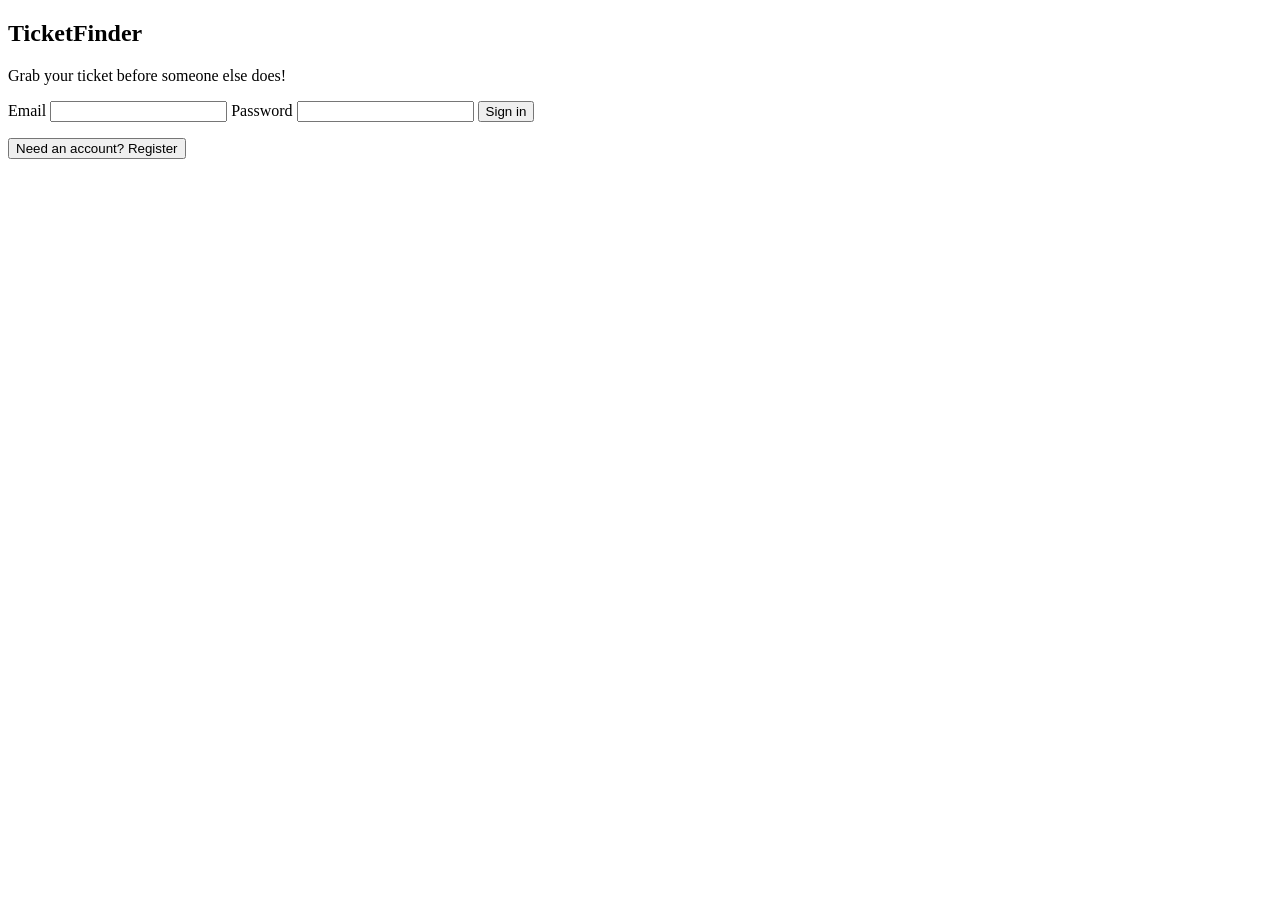
==== admin.html @ ecabcc0f "Add admin dashboard for movies showtimes users and tickets" ====
<!DOCTYPE html>
<html lang="en">
<head>
    <meta charset="UTF-8">
    <meta name="viewport" content="width=device-width, initial-scale=1.0">
    <title>Admin | TicketFinder</title>
    <link rel="stylesheet" href="css/movies.css?v=20260925-3">
    <link rel="stylesheet" href="css/admin.css?v=1">
</head>
<body>
    <header>
        <a href="movies.html">TicketFinder</a>
        <nav aria-label="Main navigation">
            <a href="movies.html">Now Showing</a>
            <a href="tickets.html?v=20260925-4">My Tickets</a>
            <a href="admin.html" id="adminLink" aria-current="page" hidden>Admin</a>
        </nav>
        <span id="userName"></span>
        <button type="button" id="logoutBtn">Sign Out</button>
    </header>
    <main>
        <h1>Administration</h1>
        <p id="admin-status" role="status" aria-live="polite">Checking administrator access...</p>
        <div id="admin-content" hidden>
            <div class="admin-grid">
                <section class="admin-panel" aria-labelledby="movie-heading">
                    <h2 id="movie-heading">Add a movie</h2>
                    <form id="movie-form">
                        <label for="movie-title">Title</label>
                        <input id="movie-title" name="title" required>
                        <label for="movie-genre">Genre</label>
                        <input id="movie-genre" name="genre" required>
                        <label for="movie-release">Release date</label>
                        <input id="movie-release" name="release-date" type="date" required>
                        <label for="movie-image">Image URL or local image path</label>
                        <input id="movie-image" name="img-url" placeholder="cat_img.jpg" required>
                        <button type="submit">Add Movie</button>
                        <p class="form-status" role="status" aria-live="polite"></p>
                    </form>
                </section>
                <section class="admin-panel" aria-labelledby="showtime-heading">
                    <h2 id="showtime-heading">Add a showtime</h2>
                    <form id="showtime-form">
                        <label for="showtime-movie">Movie</label>
                        <select id="showtime-movie" name="movieId" required></select>
                        <label for="showtime-date">Date and time (theater local time)</label>
                        <input id="showtime-date" name="datetime" type="datetime-local" required>
                        <label for="showtime-location">Theater / location</label>
                        <input id="showtime-location" name="location" required>
                        <label for="showtime-seats">Number of seats</label>
                        <input id="showtime-seats" name="seats" type="number" min="1" step="1" value="24" required>
                        <button type="submit">Add Showtime</button>
                        <p class="form-status" role="status" aria-live="polite"></p>
                    </form>
                </section>
            </div>
            <section class="admin-panel" aria-labelledby="users-heading">
                <h2 id="users-heading">Users</h2>
                <label for="user-search">Search by name or email</label>
                <input id="user-search" type="search" placeholder="Search users">
                <div class="table-scroll"><table>
                    <thead><tr><th scope="col">ID</th><th scope="col">Name</th><th scope="col">Email</th><th scope="col">Role</th><th scope="col">Status</th><th scope="col">Action</th></tr></thead>
                    <tbody id="user-list"></tbody>
                </table></div>
                <p id="user-status" role="status" aria-live="polite"></p>
            </section>
            <section class="admin-panel" aria-labelledby="tickets-heading">
                <h2 id="tickets-heading">Find tickets</h2>
                <form id="ticket-form">
                    <label for="ticket-filter">Find by</label>
                    <select id="ticket-filter" name="filter"><option value="userId">User ID</option><option value="showtimeId">Showtime ID</option></select>
                    <label for="ticket-filter-id">ID</label>
                    <input id="ticket-filter-id" name="id" type="number" min="1" step="1" required>
                    <button type="submit">Find Tickets</button>
                    <p class="form-status" role="status" aria-live="polite"></p>
                </form>
                <div id="admin-tickets" class="admin-grid"></div>
            </section>
        </div>
    </main>
    <div id="toasts" role="status" aria-live="polite"></div>
    <script src="shared/shared.js"></script>
    <script src="js/admin.js?v=1"></script>
</body>
</html>
---- css/movies.css ----
* { box-sizing: border-box; }
body { margin: 0; font-family: Arial, sans-serif; line-height: 1.5; color: #292524; background: #faf7f7; }
a { color: #b91c1c; }
header { display: flex; align-items: center; flex-wrap: wrap; gap: 20px; padding: 18px 5%; color: white; background: #701a1a; }
header a { color: white; text-decoration: none; }
header > a { font-size: 22px; font-weight: bold; }
nav { display: flex; flex-wrap: wrap; gap: 18px; }
nav a:hover { text-decoration: underline; }
#userName { margin-left: auto; }
main { max-width: 1100px; margin: 32px auto; padding: 0 24px; }
h1, h2, h3 { line-height: 1.25; }
#movie-list, #showtime-list { display: grid; grid-template-columns: repeat(auto-fit, minmax(240px, 1fr)); gap: 24px; }
#movie-list > div, #showtime-list > div, #movie-details:not(:empty), #seat-selection:not(:empty) { padding: 20px; border: 1px solid #dce1e8; border-radius: 8px; background: white; }
#movie-list > div { display: flex; flex-direction: column; align-items: flex-start; }
#movie-list img { width: 100%; height: 220px; object-fit: contain; background: #edf0f4; border-radius: 4px; }
#movie-list p { margin: 0 0 12px; }
button, #movie-list a { display: inline-block; padding: 10px 16px; border: 1px solid transparent; border-radius: 5px; font: inherit; color: white; background: #b91c1c; text-decoration: none; cursor: pointer; }
#movie-list a { margin-top: auto; }
button:hover:not(:disabled), #movie-list a:hover { background: #991b1b; }
#logoutBtn { border-color: #cbd5e1; background: transparent; }
a:focus-visible, button:focus-visible, input:focus-visible { outline: 3px solid #d18b00; outline-offset: 3px; }
button:disabled { color: #4b5563; background: #e5e7eb; cursor: not-allowed; }
#movie-details, #seat-selection { margin-top: 24px; }
#movie-details img { max-width: 100%; height: auto; border-radius: 4px; }
#seat-list { display: flex; flex-wrap: wrap; gap: 10px; }
input { max-width: 100%; padding: 8px; border: 1px solid #8793a5; border-radius: 4px; font: inherit; }
#toasts { position: fixed; right: 20px; bottom: 20px; max-width: calc(100% - 40px); }
#toasts > div { margin-top: 8px; padding: 12px 18px; border-radius: 5px; color: white; background: #701a1a; }
[hidden] { display: none !important; }
@media (max-width: 600px) {
    header { gap: 12px; }
    nav { width: 100%; }
    #userName { margin-left: 0; }
    main { padding: 0 16px; }
    #movie-list, #showtime-list { grid-template-columns: 1fr; }
}

header > div { display: flex; align-items: center; flex-wrap: wrap; gap: 16px; margin-left: auto; }
nav a[aria-current="page"] { text-decoration: underline; text-underline-offset: 6px; }
label[for="ticketSearch"] { display: block; margin-bottom: 8px; font-weight: bold; }
#ticketSearch { width: 100%; max-width: 480px; padding: 12px; background: white; }
#ticketList { display: grid; gap: 18px; margin-top: 24px; }
#ticketList > article { display: flex; align-items: stretch; justify-content: space-between; border: 1px solid #e5d5d5; border-left: 5px solid #b91c1c; border-radius: 8px; background: white; overflow: hidden; }
#ticketList > article > div:first-child { padding: 20px; min-width: 0; overflow-wrap: anywhere; }
#ticketList h3 { margin: 0 0 10px; }
#ticketList p { margin: 6px 0; }
#ticketList > article > div:last-child { display: flex; flex-direction: column; align-items: center; justify-content: center; min-width: 90px; padding: 16px; border-left: 1px dashed #d6b5b5; color: #991b1b; background: #fef2f2; }
#ticketList > article > div:last-child p:last-child { font-size: 28px; font-weight: bold; }
#ticketList > p { padding: 20px; border: 1px solid #e5d5d5; border-radius: 8px; background: white; }
@media (max-width: 600px) {
    header > div { margin-left: 0; }
    #ticketList > article > div:first-child { padding: 16px; }
    #ticketList > article > div:last-child { min-width: 70px; padding: 12px; }
}
---- css/admin.css ----
.admin-grid { display: grid; grid-template-columns: repeat(auto-fit, minmax(min(100%, 300px), 1fr)); gap: 24px; }
.admin-panel { margin-bottom: 24px; padding: 24px; border: 1px solid #e5d5d5; border-radius: 8px; background: white; }
.admin-panel h2 { margin-top: 0; }
.admin-panel form { display: grid; gap: 10px; }
.admin-panel label { font-weight: bold; }
.admin-panel input, .admin-panel select { width: 100%; min-width: 0; }
.admin-panel select { padding: 10px; border: 1px solid #8793a5; border-radius: 4px; font: inherit; background: white; }
.admin-panel button { justify-self: start; margin-top: 8px; }
.form-status { margin: 4px 0 0; min-height: 1.5em; }
.table-scroll { margin-top: 16px; overflow-x: auto; }
table { width: 100%; border-collapse: collapse; text-align: left; }
th, td { padding: 12px; border-bottom: 1px solid #e5d5d5; }
th { background: #fef2f2; }
td button { white-space: nowrap; }
.admin-ticket { padding: 16px; border: 1px solid #e5d5d5; border-radius: 6px; }
.admin-ticket h3 { margin-top: 0; }
#admin-tickets { margin-top: 20px; }
#admin-status { overflow-wrap: anywhere; }
select:focus-visible { outline: 3px solid #d18b00; outline-offset: 3px; }
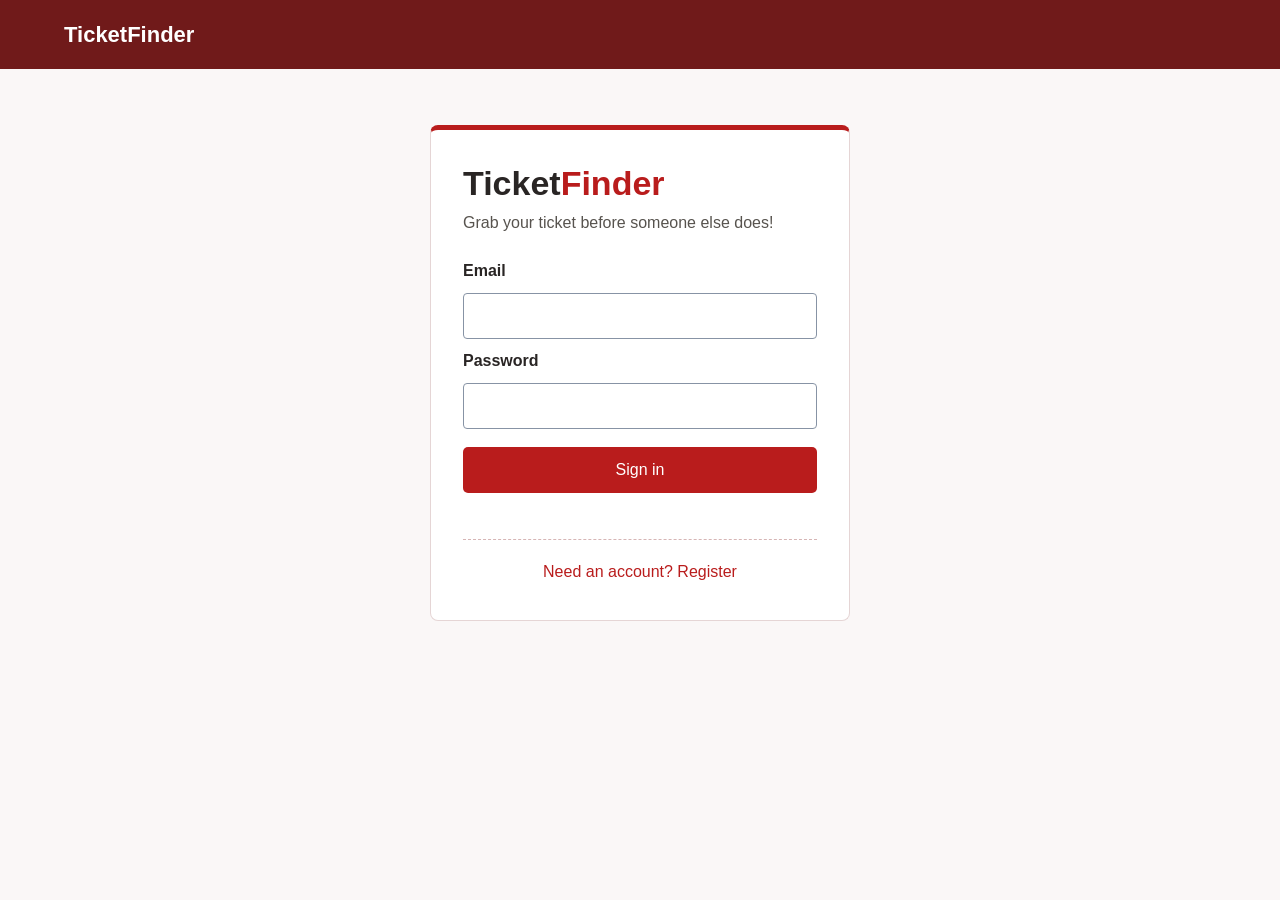
==== commit 82248415: "Add admin password changes and movie and showtime management" ====
--- a/admin.html
+++ b/admin.html
@@ -5,7 +5,7 @@
     <meta name="viewport" content="width=device-width, initial-scale=1.0">
     <title>Admin | TicketFinder</title>
     <link rel="stylesheet" href="css/movies.css?v=20260925-3">
-    <link rel="stylesheet" href="css/admin.css?v=1">
+    <link rel="stylesheet" href="css/admin.css?v=2">
 </head>
 <body>
     <header>
@@ -54,6 +54,63 @@
                     </form>
                 </section>
             </div>
+            <div class="admin-grid">
+                <section class="admin-panel">
+                    <h2>Edit a movie</h2>
+                    <label for="edit-movie-select">Movie</label>
+                    <select id="edit-movie-select"><option value="">Select a movie</option></select>
+                    <form id="edit-movie-form">
+                        <fieldset disabled>
+                            <label for="edit-title">Title</label>
+                            <input id="edit-title" name="title" required>
+                            <label for="edit-genre">Genre</label>
+                            <input id="edit-genre" name="genre" required>
+                            <label for="edit-release">Release date</label>
+                            <input id="edit-release" name="release-date" type="date" required>
+                            <label for="edit-image">Image URL or local image path</label>
+                            <input id="edit-image" name="img-url" required aria-describedby="poster-status">
+                            <img id="poster-preview" alt="Movie poster preview" hidden>
+                            <p id="poster-status" role="status"></p>
+                            <button type="submit">Save Movie</button>
+                        </fieldset>
+                        <p class="form-status" role="status" aria-live="polite"></p>
+                    </form>
+                </section>
+                <section class="admin-panel">
+                    <h2>Edit a showtime</h2>
+                    <label for="edit-showtime-movie">Movie</label>
+                    <select id="edit-showtime-movie"><option value="">Select a movie</option></select>
+                    <label for="edit-showtime-select">Showtime</label>
+                    <select id="edit-showtime-select" disabled><option value="">Select a movie first</option></select>
+                    <form id="edit-showtime-form">
+                        <fieldset disabled>
+                            <label for="edit-showtime-date">Date and time (theater local time)</label>
+                            <input id="edit-showtime-date" name="datetime" type="datetime-local" step="1" required>
+                            <label for="edit-showtime-location">Theater / location</label>
+                            <input id="edit-showtime-location" name="location" required>
+                            <label for="edit-showtime-seats">Number of seats</label>
+                            <input id="edit-showtime-seats" name="seats" type="number" min="1" step="1" required>
+                            <button type="submit">Save Showtime</button>
+                            <button type="button" id="delete-showtime">Delete Showtime</button>
+                        </fieldset>
+                        <p class="form-status" role="status" aria-live="polite"></p>
+                    </form>
+                    <p>Deleting a showtime also permanently cancels all tickets booked for it. Currently, editing a showtime does not update existing tickets.</p>
+                </section>
+            </div>
+            <section class="admin-panel">
+                <h2>Change a user's password</h2>
+                <form id="password-form">
+                    <label for="password-user">User</label>
+                    <select id="password-user" name="userId" required></select>
+                    <label for="new-password">New password</label>
+                    <input id="new-password" name="password" type="password" autocomplete="new-password" required>
+                    <label for="confirm-password">Confirm new password</label>
+                    <input id="confirm-password" name="confirm" type="password" autocomplete="new-password" required>
+                    <button type="submit">Change Password</button>
+                    <p class="form-status" role="status" aria-live="polite"></p>
+                </form>
+            </section>
             <section class="admin-panel" aria-labelledby="users-heading">
                 <h2 id="users-heading">Users</h2>
                 <label for="user-search">Search by name or email</label>
@@ -80,6 +137,6 @@
     </main>
     <div id="toasts" role="status" aria-live="polite"></div>
     <script src="shared/shared.js"></script>
-    <script src="js/admin.js?v=1"></script>
+    <script src="js/admin.js?v=3"></script>
 </body>
 </html>
--- a/css/movies.css
+++ b/css/movies.css
@@ -44,6 +44,9 @@
 #ticketList > article > div:first-child { padding: 20px; min-width: 0; overflow-wrap: anywhere; }
 #ticketList h3 { margin: 0 0 10px; }
 #ticketList p { margin: 6px 0; }
+#ticketList .ticket-delete { margin-top: 12px; padding: 6px 14px; border-color: #b91c1c; color: #b91c1c; background: white; }
+#ticketList .ticket-delete:hover:not(:disabled) { color: white; background: #b91c1c; }
+#ticketList .ticket-delete:disabled { border-color: #e5e7eb; color: #4b5563; background: #e5e7eb; }
 #ticketList > article > div:last-child { display: flex; flex-direction: column; align-items: center; justify-content: center; min-width: 90px; padding: 16px; border-left: 1px dashed #d6b5b5; color: #991b1b; background: #fef2f2; }
 #ticketList > article > div:last-child p:last-child { font-size: 28px; font-weight: bold; }
 #ticketList > p { padding: 20px; border: 1px solid #e5d5d5; border-radius: 8px; background: white; }
--- a/css/admin.css
+++ b/css/admin.css
@@ -17,3 +17,7 @@
 #admin-tickets { margin-top: 20px; }
 #admin-status { overflow-wrap: anywhere; }
 select:focus-visible { outline: 3px solid #d18b00; outline-offset: 3px; }
+.admin-panel fieldset { display: grid; gap: 10px; min-width: 0; margin: 0; padding: 0; border: 0; }
+.admin-panel > select { margin: 8px 0 16px; }
+#poster-preview { width: 160px; max-width: 100%; height: 200px; object-fit: contain; background: #f4f4f4; }
+#password-form { max-width: 540px; }
